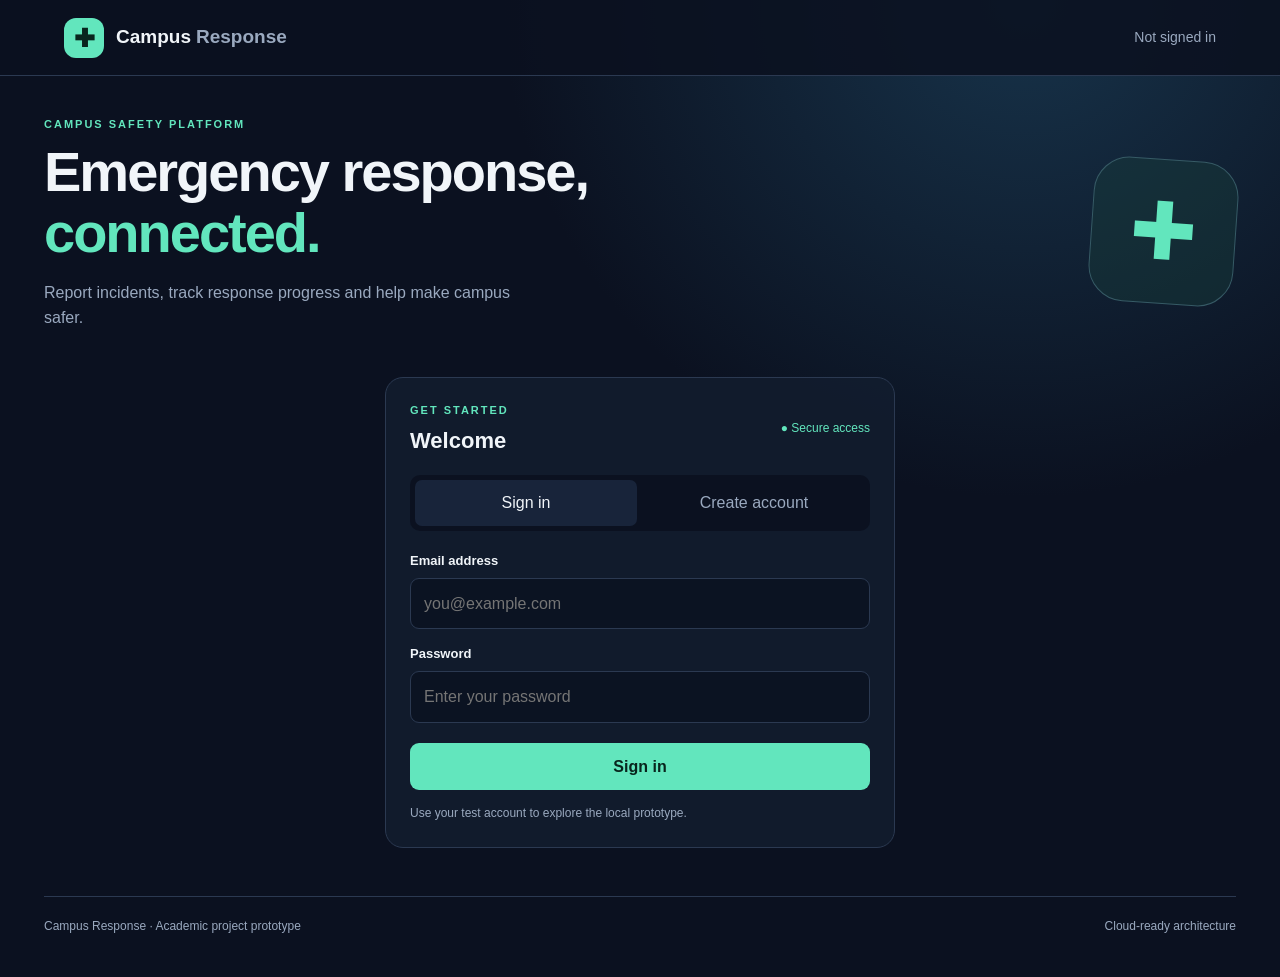
==== frontend/index.html @ f8fcf80b "Database Working" ====
<!DOCTYPE html>
<html lang="en">
<head>
  <meta charset="UTF-8">
  <meta name="viewport" content="width=device-width, initial-scale=1.0">
  <meta name="theme-color" content="#101827">
  <title>Campus Emergency Response</title>
  <link rel="stylesheet" href="style.css">
</head>
<body>
  <header class="topbar">
    <a class="brand" href="#">
      <span class="brand-icon">✚</span>
      <span>Campus<span class="muted">Response</span></span>
    </a>
    <div class="header-right">
      <span id="user-label">Not signed in</span>
      <button id="logout-button" class="button secondary hidden">Log out</button>
    </div>
  </header>

  <main class="container">
    <section class="hero">
      <div>
        <p class="eyebrow">CAMPUS SAFETY PLATFORM</p>
        <h1>Emergency response,<br><span class="accent">connected.</span></h1>
        <p class="hero-copy">
          Report incidents, track response progress and help make campus safer.
        </p>
      </div>
      <div class="hero-symbol" aria-hidden="true">✚</div>
    </section>

    <div id="notice" class="notice hidden" role="status"></div>

    <section id="auth-section" class="panel auth-panel">
      <div class="section-heading">
        <div>
          <p class="eyebrow">GET STARTED</p>
          <h2>Welcome</h2>
        </div>
        <span class="status-dot">● Secure access</span>
      </div>

      <div class="tabs">
        <button id="login-tab" class="tab active" type="button">Sign in</button>
        <button id="register-tab" class="tab" type="button">Create account</button>
      </div>

      <form id="auth-form">
        <label id="name-label" class="hidden" for="name">Full name</label>
        <input id="name" class="hidden" name="name" autocomplete="name"
               placeholder="Your full name">

        <label for="email">Email address</label>
        <input id="email" name="email" type="email" autocomplete="username"
               placeholder="you@example.com" required>

        <label for="password">Password</label>
        <input id="password" name="password" type="password"
               autocomplete="current-password" minlength="8"
               placeholder="Enter your password" required>

        <button id="auth-submit" class="button primary full" type="submit">
          Sign in
        </button>
      </form>
      <p class="hint">Use your test account to explore the local prototype.</p>
    </section>

    <section id="dashboard" class="hidden">
      <div class="section-heading dashboard-heading">
        <div>
          <p class="eyebrow">OVERVIEW</p>
          <h2>Incident dashboard</h2>
        </div>
        <button id="refresh-button" class="button secondary" type="button">
          ↻ Refresh
        </button>
      </div>

      <div class="stats">
        <article class="stat-card">
          <span>Total incidents</span>
          <strong id="total-count">0</strong>
        </article>
        <article class="stat-card">
          <span>Reported</span>
          <strong id="reported-count">0</strong>
        </article>
        <article class="stat-card">
          <span>In progress</span>
          <strong id="progress-count">0</strong>
        </article>
        <article class="stat-card">
          <span>Resolved</span>
          <strong id="resolved-count">0</strong>
        </article>
      </div>

      <div class="content-grid">
        <section class="panel">
          <div class="section-heading">
            <div>
              <p class="eyebrow">NEW REPORT</p>
              <h2>Report an incident</h2>
            </div>
          </div>

          <form id="incident-form">
            <label for="title">Incident title</label>
            <input id="title" name="title" maxlength="150"
                   placeholder="e.g. Medical assistance required" required>

            <label for="category">Category</label>
            <select id="category" name="category" required>
              <option value="Medical">Medical</option>
              <option value="Fire">Fire</option>
              <option value="Security">Security</option>
              <option value="Infrastructure">Infrastructure</option>
              <option value="Other">Other</option>
            </select>

            <label for="location">Location on campus</label>
            <input id="location" name="location" maxlength="200"
                   placeholder="e.g. Central Library" required>

            <label for="priority">Priority</label>
            <select id="priority" name="priority" required>
              <option value="low">Low</option>
              <option value="medium" selected>Medium</option>
              <option value="high">High</option>
              <option value="critical">Critical</option>
            </select>

            <label for="description">Description</label>
            <textarea id="description" name="description" rows="4"
                      maxlength="3000" placeholder="Describe what happened..."
                      required></textarea>

            <button class="button primary full" type="submit">
              Submit incident
            </button>
          </form>
          <p class="hint">
            Prototype only. For a real emergency, contact campus security or
            local emergency services directly.
          </p>
        </section>

        <section class="panel incidents-panel">
          <div class="section-heading">
            <div>
              <p class="eyebrow">LIVE RECORDS</p>
              <h2>Incident reports</h2>
            </div>
            <span id="incident-count" class="count-pill">0 records</span>
          </div>

          <div id="incident-list" class="incident-list">
            <div class="empty-state">Loading incidents…</div>
          </div>
        </section>
      </div>
    </section>

    <footer>
      <span>Campus Response · Academic project prototype</span>
      <span>Cloud-ready architecture</span>
    </footer>
  </main>

  <script src="app.js"></script>
</body>
</html>
---- frontend/style.css ----
:root {
  color-scheme: dark;
  --bg: #0b1120;
  --panel: #121c2e;
  --panel-light: #18243a;
  --border: #2b3951;
  --text: #f1f5f9;
  --muted: #9aa9bf;
  --accent: #62e6bd;
  --blue: #7da7ff;
  --danger: #ff8b8b;
}

* {
  box-sizing: border-box;
}

body {
  margin: 0;
  background:
    radial-gradient(ellipse at 80% 0%, #17334a 0%, transparent 36%),
    var(--bg);
  color: var(--text);
  font-family: Inter, "Segoe UI", Arial, sans-serif;
  line-height: 1.6;
}

button, input, select, textarea {
  font: inherit;
}

button {
  cursor: pointer;
}

.topbar {
  min-height: 76px;
  padding: 16px max(5%, calc((100% - 1240px) / 2));
  border-bottom: 1px solid var(--border);
  display: flex;
  align-items: center;
  justify-content: space-between;
  gap: 20px;
  background: #0b1120dd;
}

.brand {
  display: flex;
  align-items: center;
  gap: 12px;
  color: var(--text);
  text-decoration: none;
  font-size: 19px;
  font-weight: 750;
}

.brand-icon {
  display: grid;
  place-items: center;
  width: 40px;
  height: 40px;
  border-radius: 12px;
  background: var(--accent);
  color: #09251e;
  font-size: 25px;
}

.muted, .hint, footer, .hero-copy {
  color: var(--muted);
}

.muted {
  margin-left: 5px;
}

.header-right {
  display: flex;
  align-items: center;
  gap: 14px;
  color: var(--muted);
  font-size: 14px;
}

.container {
  max-width: 1240px;
  margin: auto;
  padding: 40px 24px;
}

.hero {
  min-height: 230px;
  display: flex;
  justify-content: space-between;
  align-items: center;
  gap: 24px;
  margin-bottom: 30px;
}

.eyebrow {
  color: var(--accent);
  font-size: 11px;
  font-weight: 800;
  letter-spacing: 2px;
  margin: 0 0 7px;
}

h1 {
  font-size: clamp(34px, 5vw, 56px);
  letter-spacing: -2px;
  line-height: 1.1;
  margin: 0;
}

.accent {
  color: var(--accent);
}

.hero-copy {
  max-width: 480px;
}

.hero-symbol {
  display: grid;
  place-items: center;
  flex: 0 0 145px;
  height: 145px;
  border: 1px solid #365a65;
  border-radius: 36px;
  color: var(--accent);
  background: #173b3a70;
  font-size: 80px;
  transform: rotate(4deg);
}

.panel, .stat-card {
  border: 1px solid var(--border);
  background: #121c2eee;
  border-radius: 18px;
  padding: 24px;
}

.auth-panel {
  max-width: 510px;
  margin: 0 auto 45px;
}

.section-heading {
  display: flex;
  justify-content: space-between;
  align-items: center;
  gap: 16px;
  margin-bottom: 20px;
}

h2 {
  font-size: 22px;
  line-height: 1.3;
  margin: 0;
}

.status-dot {
  color: var(--accent);
  font-size: 12px;
}

.tabs {
  display: flex;
  gap: 6px;
  padding: 5px;
  border-radius: 10px;
  background: var(--bg);
  margin-bottom: 20px;
}

.tab {
  flex: 1;
  border: 0;
  border-radius: 7px;
  padding: 10px;
  background: transparent;
  color: var(--muted);
}

.tab.active {
  color: var(--text);
  background: var(--panel-light);
}

label {
  display: block;
  font-size: 13px;
  font-weight: 650;
  margin: 15px 0 6px;
}

input, select, textarea {
  width: 100%;
  border: 1px solid var(--border);
  border-radius: 9px;
  padding: 12px 13px;
  background: #0b1322;
  color: var(--text);
  outline: none;
}

input:focus, select:focus, textarea:focus {
  border-color: var(--accent);
  box-shadow: 0 0 0 3px #62e6bd20;
}

textarea {
  resize: vertical;
}

.button {
  border: 1px solid transparent;
  border-radius: 9px;
  padding: 10px 16px;
  font-weight: 700;
  transition: transform 0.15s, opacity 0.15s;
}

.button:hover {
  transform: translateY(-1px);
}

.primary {
  background: var(--accent);
  color: #08251d;
}

.secondary {
  background: var(--panel-light);
  color: var(--text);
  border-color: var(--border);
}

.full {
  width: 100%;
  margin-top: 20px;
}

.hint {
  font-size: 12px;
  margin: 14px 0 0;
}

.hidden {
  display: none !important;
}

.notice {
  padding: 12px 16px;
  margin-bottom: 20px;
  border-radius: 10px;
  background: #173b34;
  border: 1px solid #2d7964;
}

.notice.error {
  background: #3b2029;
  border-color: #86404e;
  color: #ffd5dc;
}

.dashboard-heading {
  margin-top: 38px;
}

.stats {
  display: grid;
  grid-template-columns: repeat(4, minmax(0, 1fr));
  gap: 15px;
  margin-bottom: 22px;
}

.stat-card {
  padding: 20px;
}

.stat-card span {
  color: var(--muted);
  display: block;
  font-size: 13px;
}

.stat-card strong {
  display: block;
  font-size: 32px;
  margin-top: 6px;
}

.content-grid {
  display: grid;
  grid-template-columns: minmax(280px, 0.85fr) minmax(0, 1.15fr);
  align-items: start;
  gap: 22px;
}

.count-pill {
  border-radius: 20px;
  padding: 5px 10px;
  background: var(--panel-light);
  color: var(--muted);
  white-space: nowrap;
  font-size: 12px;
}

.incident-list {
  display: grid;
  gap: 12px;
}

.incident-card {
  border: 1px solid var(--border);
  border-radius: 12px;
  padding: 16px;
  background: #0e1727;
}

.incident-top {
  display: flex;
  justify-content: space-between;
  gap: 10px;
  align-items: flex-start;
}

.incident-card h3 {
  font-size: 16px;
  margin: 0 0 5px;
  overflow-wrap: anywhere;
}

.incident-card p {
  font-size: 13px;
  color: var(--muted);
  margin: 8px 0;
  overflow-wrap: anywhere;
}

.badges {
  display: flex;
  flex-wrap: wrap;
  gap: 6px;
  margin-top: 12px;
}

.badge {
  border-radius: 6px;
  padding: 3px 8px;
  background: var(--panel-light);
  font-size: 11px;
}

.badge.status {
  color: var(--accent);
}

.badge.priority {
  color: #ffcc86;
}

.empty-state {
  text-align: center;
  padding: 36px 10px;
  color: var(--muted);
}

footer {
  border-top: 1px solid var(--border);
  padding-top: 20px;
  margin-top: 48px;
  display: flex;
  justify-content: space-between;
  gap: 14px;
  font-size: 12px;
}

@media (max-width: 800px) {
  .container {
    padding: 25px 16px;
  }

  .hero-symbol {
    display: none;
  }

  .content-grid {
    grid-template-columns: 1fr;
  }

  .stats {
    grid-template-columns: repeat(2, minmax(0, 1fr));
  }

  .panel {
    padding: 18px;
  }
}

@media (max-width: 460px) {
  .topbar {
    padding: 12px 15px;
  }

  .brand {
    font-size: 15px;
  }

  .header-right {
    font-size: 11px;
  }

  .stats {
    gap: 9px;
  }

  .stat-card {
    padding: 14px;
  }

  .stat-card strong {
    font-size: 25px;
  }

  footer {
    flex-direction: column;
  }
}
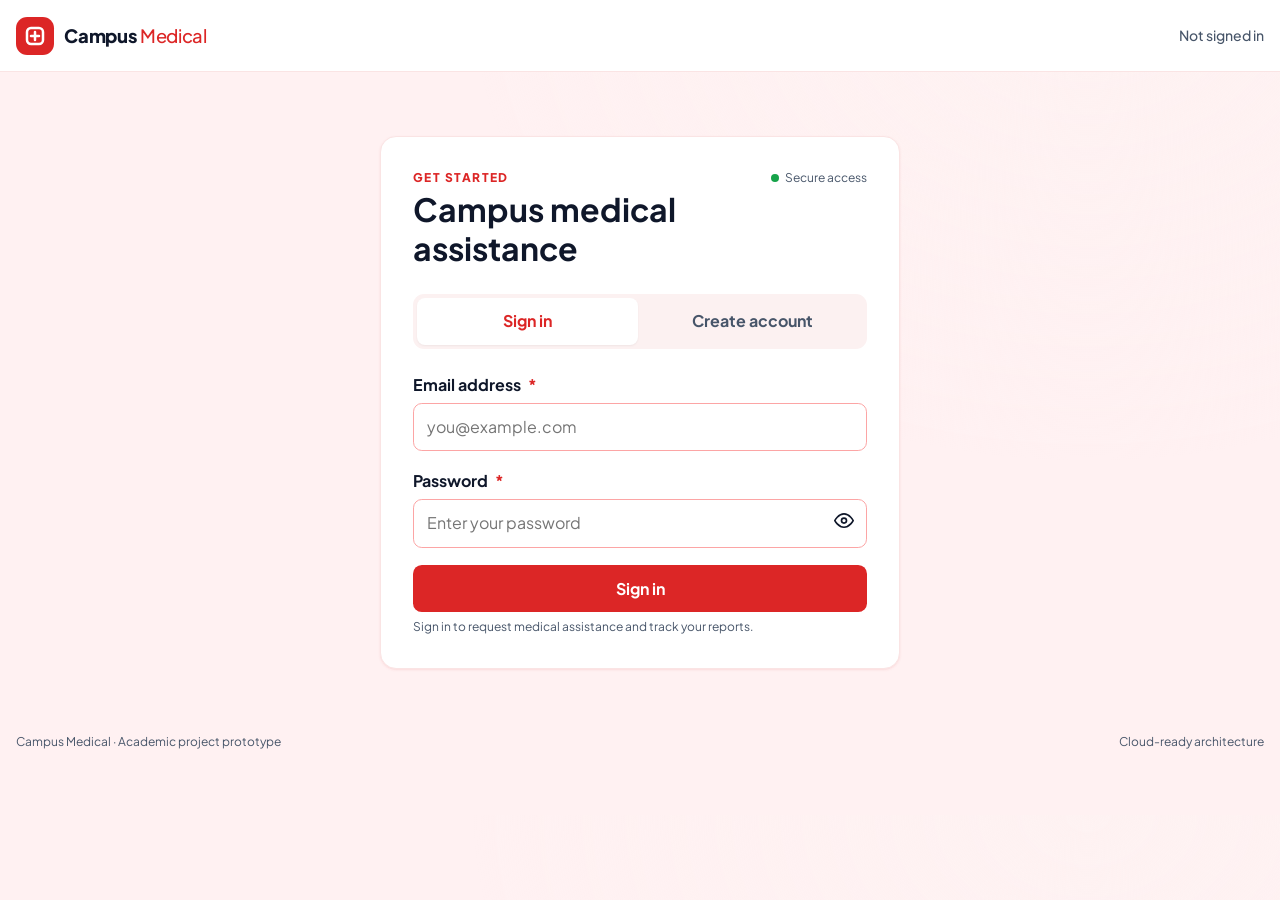
==== commit 161521ec: "Tested" ====
--- a/frontend/index.html
+++ b/frontend/index.html
@@ -1,176 +1,481 @@
-
 <!DOCTYPE html>
 <html lang="en">
 <head>
   <meta charset="UTF-8">
   <meta name="viewport" content="width=device-width, initial-scale=1.0">
-  <meta name="theme-color" content="#101827">
-  <title>Campus Emergency Response</title>
+  <meta name="theme-color" content="#DC2626">
+  <meta name="description" content="Request and track campus medical assistance.">
+  <title>Campus Medical Assistance</title>
+  <link rel="preconnect" href="https://fonts.googleapis.com">
+  <link rel="preconnect" href="https://fonts.gstatic.com" crossorigin>
+  <link href="https://fonts.googleapis.com/css2?family=Plus+Jakarta+Sans:wght@300;400;500;600;700;800&display=swap" rel="stylesheet">
   <link rel="stylesheet" href="style.css">
+  <link rel="icon" type="image/svg+xml" href="data:image/svg+xml,%3Csvg xmlns='http://www.w3.org/2000/svg' viewBox='0 0 32 32'%3E%3Crect width='32' height='32' rx='8' fill='%23DC2626'/%3E%3Cpath d='M16 8V20M8 16H24' stroke='white' stroke-width='3' stroke-linecap='round'/%3E%3C/svg%3E">
 </head>
 <body>
-  <header class="topbar">
-    <a class="brand" href="#">
-      <span class="brand-icon">✚</span>
-      <span>Campus<span class="muted">Response</span></span>
+  <!-- Skip link for accessibility -->
+  <a href="#main-content" class="skip-link">Skip to main content</a>
+
+  <!-- Theme toggle will be inserted by JS -->
+  <header class="topbar" role="banner">
+    <a class="brand" href="./" aria-label="Campus Medical Assistance - Home">
+      <span class="brand-icon" aria-hidden="true">
+        <svg width="24" height="24" viewBox="0 0 24 24" fill="none" stroke="currentColor" stroke-width="2.5" stroke-linecap="round" stroke-linejoin="round">
+          <rect x="4" y="4" width="16" height="16" rx="4"/>
+          <path d="M12 8v8M8 12h8"/>
+        </svg>
+      </span>
+      <span>Campus<span class="brand-muted">Medical</span></span>
     </a>
-    <div class="header-right">
-      <span id="user-label">Not signed in</span>
-      <button id="logout-button" class="button secondary hidden">Log out</button>
+    <div class="header-right" role="navigation" aria-label="User actions">
+      <div id="theme-toggle-container" class="theme-toggle-wrapper"></div>
+      <span id="user-label" class="user-label" aria-live="polite">Not signed in</span>
+      <div id="user-menu" class="user-menu hidden" role="menu" aria-label="User menu">
+        <div class="user-menu-header">
+          <div class="user-avatar" aria-hidden="true">
+            <svg width="24" height="24" viewBox="0 0 24 24" fill="none" stroke="currentColor" stroke-width="2" stroke-linecap="round" stroke-linejoin="round">
+              <path d="M20 21v-2a4 4 0 0 0-4-4H8a4 4 0 0 0-4 4v2"/>
+              <circle cx="12" cy="7" r="4"/>
+            </svg>
+          </div>
+          <div class="user-info">
+            <span id="user-name" class="user-name">User</span>
+            <span id="user-email" class="user-email">user@example.com</span>
+          </div>
+        </div>
+        <div class="user-menu-divider"></div>
+        <button id="profile-btn" class="user-menu-item" role="menuitem" type="button">
+          <svg width="16" height="16" viewBox="0 0 24 24" fill="none" stroke="currentColor" stroke-width="2" stroke-linecap="round" stroke-linejoin="round" aria-hidden="true">
+            <path d="M20 21v-2a4 4 0 0 0-4-4H8a4 4 0 0 0-4 4v2"/>
+            <circle cx="12" cy="7" r="4"/>
+          </svg>
+          Profile
+        </button>
+        <button id="settings-btn" class="user-menu-item" role="menuitem" type="button">
+          <svg width="16" height="16" viewBox="0 0 24 24" fill="none" stroke="currentColor" stroke-width="2" stroke-linecap="round" stroke-linejoin="round" aria-hidden="true">
+            <circle cx="12" cy="12" r="3"/>
+            <path d="M19.4 15a1.65 1.65 0 0 0 .33 1.82l.06.06a2 2 0 0 1 0 2.83 2 2 0 0 1-2.83 0l-.06-.06a1.65 1.65 0 0 0-1.82-.33 1.65 1.65 0 0 0-1 1.51V21a2 2 0 0 1-2 2 2 2 0 0 1-2-2v-.09A1.65 1.65 0 0 0 9 19.4a1.65 1.65 0 0 0-1.82.33l-.06.06a2 2 0 0 1-2.83 0 2 2 0 0 1 0-2.83l.06-.06a1.65 1.65 0 0 0 .33-1.82 1.65 1.65 0 0 0-1.51-1H3a2 2 0 0 1-2-2 2 2 0 0 1 2-2h.09A1.65 1.65 0 0 1 4.6 9a1.65 1.65 0 0 0 .33-1.82l-.06-.06a2 2 0 0 1 0-2.83 2 2 0 0 1 2.83 0l.06.06a1.65 1.65 0 0 0 1.82.33H9a1.65 1.65 0 0 0 1-1.51V3a2 2 0 0 1 2-2 2 2 0 0 1 2 2v.09a1.65 1.65 0 0 1 1 1.51 1.65 1.65 0 0 0 1.82-.33l.06-.06a2 2 0 0 1 2.83 0 2 2 0 0 1 0 2.83l-.06.06a1.65 1.65 0 0 0-.33 1.82V9a1.65 1.65 0 0 0 1.51 1H21a2 2 0 0 1 2 2 2 2 0 0 1-2 2h-.09a1.65 1.65 0 0 1-1.51 1z"/>
+          </svg>
+          Settings
+        </button>
+        <div class="user-menu-divider"></div>
+        <button id="logout-menu-btn" class="user-menu-item user-menu-item--danger" role="menuitem" type="button">
+          <svg width="16" height="16" viewBox="0 0 24 24" fill="none" stroke="currentColor" stroke-width="2" stroke-linecap="round" stroke-linejoin="round" aria-hidden="true">
+            <path d="M9 21H5a2 2 0 0 1-2-2V5a2 2 0 0 1 2-2h4"/>
+            <polyline points="16 17 21 12 16 7"/>
+            <line x1="21" y1="12" x2="9" y2="12"/>
+          </svg>
+          Sign out
+        </button>
+      </div>
+      <button id="logout-button" class="button button--secondary button--icon-only hidden" aria-label="Sign out" hidden>
+        <svg width="20" height="20" viewBox="0 0 24 24" fill="none" stroke="currentColor" stroke-width="2" stroke-linecap="round" stroke-linejoin="round" aria-hidden="true">
+          <path d="M9 21H5a2 2 0 0 1-2-2V5a2 2 0 0 1 2-2h4"/>
+          <polyline points="16 17 21 12 16 7"/>
+          <line x1="21" y1="12" x2="9" y2="12"/>
+        </svg>
+      </button>
     </div>
   </header>
 
-  <main class="container">
-    <section class="hero">
-      <div>
-        <p class="eyebrow">CAMPUS SAFETY PLATFORM</p>
-        <h1>Emergency response,<br><span class="accent">connected.</span></h1>
-        <p class="hero-copy">
-          Report incidents, track response progress and help make campus safer.
-        </p>
-      </div>
-      <div class="hero-symbol" aria-hidden="true">✚</div>
-    </section>
-
-    <div id="notice" class="notice hidden" role="status"></div>
-
-    <section id="auth-section" class="panel auth-panel">
-      <div class="section-heading">
+  <main id="main-content" class="container" role="main">
+    <div id="local-file-notice" class="local-file-notice hidden" role="alert">
+      <strong>Open the running app to request help.</strong> This local file shows the interface only. From the project folder, run <code>python -m uvicorn app.main:app --reload</code>, then open <code>http://127.0.0.1:8000/</code>.
+    </div>
+    <!-- Toast container -->
+    <div id="toast-container" class="toast-container" role="region" aria-label="Notifications" aria-live="polite"></div>
+
+    <!-- Auth Section -->
+    <section id="auth-section" class="panel auth-panel" aria-labelledby="auth-heading">
+      <div class="section-header">
         <div>
           <p class="eyebrow">GET STARTED</p>
-          <h2>Welcome</h2>
-        </div>
-        <span class="status-dot">● Secure access</span>
-      </div>
-
-      <div class="tabs">
-        <button id="login-tab" class="tab active" type="button">Sign in</button>
-        <button id="register-tab" class="tab" type="button">Create account</button>
-      </div>
-
-      <form id="auth-form">
-        <label id="name-label" class="hidden" for="name">Full name</label>
-        <input id="name" class="hidden" name="name" autocomplete="name"
-               placeholder="Your full name">
-
-        <label for="email">Email address</label>
-        <input id="email" name="email" type="email" autocomplete="username"
-               placeholder="you@example.com" required>
-
-        <label for="password">Password</label>
-        <input id="password" name="password" type="password"
-               autocomplete="current-password" minlength="8"
-               placeholder="Enter your password" required>
-
-        <button id="auth-submit" class="button primary full" type="submit">
-          Sign in
+          <h1 id="auth-heading">Campus medical assistance</h1>
+        </div>
+        <span class="status-indicator" aria-hidden="true">
+          <span class="status-dot"></span>
+          Secure access
+        </span>
+      </div>
+
+      <div class="tabs" role="tablist" aria-label="Authentication mode">
+        <button id="login-tab" class="tab tab--active" role="tab" aria-selected="true" aria-controls="login-fields" tabindex="0">Sign in</button>
+        <button id="register-tab" class="tab" role="tab" aria-selected="false" aria-controls="register-fields" tabindex="-1">Create account</button>
+      </div>
+
+      <form id="auth-form" novalidate>
+        <!-- Error summary for accessibility -->
+        <div id="form-error-summary" class="error-summary hidden" role="alert" aria-labelledby="error-summary-title" tabindex="-1">
+          <h2 id="error-summary-title" class="visually-hidden">There is a problem</h2>
+          <ul id="error-summary-list"></ul>
+        </div>
+
+        <!-- Register fields (hidden by default) -->
+        <div id="register-fields" class="hidden">
+          <div class="form-field">
+            <label for="name">Full name <span class="required-indicator" aria-hidden="true">*</span></label>
+            <input id="name" name="name" type="text" autocomplete="name" placeholder="Your full name" aria-describedby="name-error name-hint" aria-required="true" required>
+            <p id="name-hint" class="field-hint">Your full name as it should appear</p>
+            <p id="name-error" class="field-error hidden" aria-live="polite"></p>
+          </div>
+        </div>
+
+        <!-- Login fields (shown by default) -->
+        <div id="login-fields">
+          <div class="form-field">
+            <label for="email">Email address <span class="required-indicator" aria-hidden="true">*</span></label>
+            <input id="email" name="email" type="email" autocomplete="username" placeholder="you@example.com" aria-describedby="email-error" aria-required="true" required>
+            <p id="email-error" class="field-error hidden" aria-live="polite"></p>
+          </div>
+
+          <div class="form-field">
+            <label for="password">Password <span class="required-indicator" aria-hidden="true">*</span></label>
+            <div class="password-wrapper">
+              <input id="password" name="password" type="password" autocomplete="current-password" minlength="8" placeholder="Enter your password" aria-describedby="password-error password-hint" aria-required="true" required>
+              <button type="button" class="password-toggle" aria-label="Show password" aria-pressed="false">
+                <svg class="icon-eye" width="20" height="20" viewBox="0 0 24 24" fill="none" stroke="currentColor" stroke-width="2" stroke-linecap="round" stroke-linejoin="round" aria-hidden="true">
+                  <path d="M1 12s4-8 11-8 11 8 11 8-4 8-11 8-11-8-11-8z"/>
+                  <circle cx="12" cy="12" r="3"/>
+                </svg>
+                <svg class="icon-eye-off hidden" width="20" height="20" viewBox="0 0 24 24" fill="none" stroke="currentColor" stroke-width="2" stroke-linecap="round" stroke-linejoin="round" aria-hidden="true">
+                  <path d="M17.94 17.94A10.07 10.07 0 0 1 12 20c-7 0-11-8-11-8a18.45 18.45 0 0 1 5.06-5.94M9.9 4.24A9.12 9.12 0 0 1 12 4c7 0 11 8 11 8a18.5 18.5 0 0 1-2.16 3.19M2 2l20 20"/>
+                </svg>
+              </button>
+            </div>
+            <p id="password-hint" class="field-hint">Min 8 chars: uppercase, lowercase, number, special (@$!%*?&)</p>
+            <p id="password-error" class="field-error hidden" aria-live="polite"></p>
+          </div>
+        </div>
+
+        <button id="auth-submit" class="button button--primary button--full" type="submit">
+          <span class="button-text">Sign in</span>
+          <span class="button-loader hidden" aria-hidden="true">
+            <svg class="spinner" width="20" height="20" viewBox="0 0 24 24" fill="none" stroke="currentColor" stroke-width="2.5" stroke-linecap="round" aria-hidden="true">
+              <circle cx="12" cy="12" r="10" stroke-opacity="0.25"/>
+              <path d="M12 2a10 10 0 0 1 10 10" stroke-opacity="1"/>
+            </svg>
+          </span>
         </button>
       </form>
-      <p class="hint">Use your test account to explore the local prototype.</p>
+      <p class="form-hint">Sign in to request medical assistance and track your reports.</p>
     </section>
 
-    <section id="dashboard" class="hidden">
-      <div class="section-heading dashboard-heading">
-        <div>
-          <p class="eyebrow">OVERVIEW</p>
-          <h2>Incident dashboard</h2>
-        </div>
-        <button id="refresh-button" class="button secondary" type="button">
-          ↻ Refresh
-        </button>
-      </div>
-
-      <div class="stats">
-        <article class="stat-card">
-          <span>Total incidents</span>
-          <strong id="total-count">0</strong>
-        </article>
-        <article class="stat-card">
-          <span>Reported</span>
-          <strong id="reported-count">0</strong>
-        </article>
-        <article class="stat-card">
-          <span>In progress</span>
-          <strong id="progress-count">0</strong>
-        </article>
-        <article class="stat-card">
-          <span>Resolved</span>
-          <strong id="resolved-count">0</strong>
-        </article>
-      </div>
-
+    <!-- Dashboard Section -->
+    <section id="dashboard" class="hidden" aria-labelledby="dashboard-heading">
+      <!-- Header with stats summary -->
+      <div class="dashboard-header-section">
+        <div class="section-header dashboard-header">
+          <div>
+            <p class="eyebrow">OVERVIEW</p>
+            <h2 id="dashboard-heading">Medical assistance dashboard</h2>
+          </div>
+          <div class="dashboard-actions">
+            <button id="refresh-button" class="button button--secondary button--icon-only" type="button" aria-label="Refresh medical requests">
+              <svg width="20" height="20" viewBox="0 0 24 24" fill="none" stroke="currentColor" stroke-width="2" stroke-linecap="round" stroke-linejoin="round" aria-hidden="true">
+                <path d="M23 4v6h-6"/>
+                <path d="M1 20v-6h6"/>
+                <path d="M3.51 9a9 9 0 0 1 14.85-3.36L23 10M1 14l4.64 4.36A9 9 0 0 0 20.49 15"/>
+              </svg>
+            </button>
+            <div class="filter-group">
+              <label for="status-filter" class="visually-hidden">Filter by status</label>
+              <select id="status-filter" class="select--sm" aria-label="Filter by status">
+                <option value="">All statuses</option>
+                <option value="reported">Reported</option>
+                <option value="assigned">Assigned</option>
+                <option value="in_progress">In Progress</option>
+                <option value="resolved">Resolved</option>
+              </select>
+              <label for="priority-filter" class="visually-hidden">Filter by priority</label>
+              <select id="priority-filter" class="select--sm" aria-label="Filter by priority">
+                <option value="">All priorities</option>
+                <option value="critical">Critical</option>
+                <option value="high">High</option>
+                <option value="medium">Medium</option>
+                <option value="low">Low</option>
+              </select>
+              <label for="sort-by" class="visually-hidden">Sort by</label>
+              <select id="sort-by" class="select--sm" aria-label="Sort by">
+                <option value="created_desc">Newest first</option>
+                <option value="created_asc">Oldest first</option>
+                <option value="priority_desc">Priority (high to low)</option>
+                <option value="priority_asc">Priority (low to high)</option>
+              </select>
+            </div>
+          </div>
+        </div>
+
+        <!-- Stats Cards -->
+        <div class="stats-grid" role="region" aria-label="Medical request statistics">
+          <article class="stat-card stat-card--total" tabindex="0">
+            <span class="stat-label">Medical requests</span>
+            <strong id="total-count" class="stat-value">0</strong>
+          </article>
+          <article class="stat-card stat-card--reported" tabindex="0">
+            <span class="stat-label">Reported</span>
+            <strong id="reported-count" class="stat-value">0</strong>
+            <span class="stat-badge badge badge--status badge--reported">Open</span>
+          </article>
+          <article class="stat-card stat-card--progress" tabindex="0">
+            <span class="stat-label">In Progress</span>
+            <strong id="progress-count" class="stat-value">0</strong>
+            <span class="stat-badge badge badge--status badge--assigned">Active</span>
+          </article>
+          <article class="stat-card stat-card--resolved" tabindex="0">
+            <span class="stat-label">Resolved</span>
+            <strong id="resolved-count" class="stat-value">0</strong>
+            <span class="stat-badge badge badge--status badge--resolved">Done</span>
+          </article>
+        </div>
+      </div>
+
+      <!-- Content Grid: Create Incident + Incident List -->
       <div class="content-grid">
-        <section class="panel">
-          <div class="section-heading">
+        <!-- Create Incident Panel -->
+        <section class="panel panel--create" aria-labelledby="create-heading">
+          <div class="section-header">
             <div>
-              <p class="eyebrow">NEW REPORT</p>
-              <h2>Report an incident</h2>
-            </div>
-          </div>
-
-          <form id="incident-form">
-            <label for="title">Incident title</label>
-            <input id="title" name="title" maxlength="150"
-                   placeholder="e.g. Medical assistance required" required>
-
-            <label for="category">Category</label>
-            <select id="category" name="category" required>
-              <option value="Medical">Medical</option>
-              <option value="Fire">Fire</option>
-              <option value="Security">Security</option>
-              <option value="Infrastructure">Infrastructure</option>
-              <option value="Other">Other</option>
-            </select>
-
-            <label for="location">Location on campus</label>
-            <input id="location" name="location" maxlength="200"
-                   placeholder="e.g. Central Library" required>
-
-            <label for="priority">Priority</label>
-            <select id="priority" name="priority" required>
-              <option value="low">Low</option>
-              <option value="medium" selected>Medium</option>
-              <option value="high">High</option>
-              <option value="critical">Critical</option>
-            </select>
-
-            <label for="description">Description</label>
-            <textarea id="description" name="description" rows="4"
-                      maxlength="3000" placeholder="Describe what happened..."
-                      required></textarea>
-
-            <button class="button primary full" type="submit">
-              Submit incident
-            </button>
+              <p class="eyebrow">REQUEST HELP</p>
+              <h2 id="create-heading">Request medical assistance</h2>
+            </div>
+            <span class="form-progress" aria-live="polite">
+              <span id="form-completion">0%</span> complete
+            </span>
+          </div>
+
+          <form id="incident-form" novalidate>
+            <!-- Error summary for accessibility -->
+            <div id="incident-error-summary" class="error-summary hidden" role="alert" aria-labelledby="incident-error-title" tabindex="-1">
+              <h2 id="incident-error-title" class="visually-hidden">There is a problem</h2>
+              <ul id="incident-error-list"></ul>
+            </div>
+
+            <!-- Form Progress Steps -->
+            <div class="form-steps" role="list" aria-label="Form progress">
+              <div class="form-step" data-step="1" aria-current="step">
+                <span class="step-number">1</span>
+                <span class="step-label">Situation</span>
+              </div>
+              <div class="form-step" data-step="2">
+                <span class="step-number">2</span>
+                <span class="step-label">Location</span>
+              </div>
+              <div class="form-step" data-step="3">
+                <span class="step-number">3</span>
+                <span class="step-label">Photo</span>
+              </div>
+              <div class="form-step" data-step="4">
+                <span class="step-number">4</span>
+                <span class="step-label">Submit</span>
+              </div>
+            </div>
+
+            <!-- Step 1: Details -->
+            <fieldset class="form-step-content" data-step="1" aria-labelledby="step1-legend">
+              <legend id="step1-legend" class="visually-hidden">Medical situation</legend>
+              <div class="form-field">
+                <label for="title">What help is needed? <span class="required-indicator" aria-hidden="true">*</span></label>
+                <input id="title" name="title" type="text" maxlength="150" placeholder="e.g. Student needs medical help at Central Library" aria-describedby="title-error title-hint" aria-required="true" required>
+                <div class="field-feedback">
+                  <p id="title-hint" class="field-hint">Briefly describe the medical need (max 150 characters)</p>
+                  <div class="char-count"><span id="title-count">0</span>/150</div>
+                </div>
+                <p id="title-error" class="field-error hidden" aria-live="polite"></p>
+              </div>
+
+              <input id="category" name="category" type="hidden" value="Medical">
+              <div class="form-row">
+                <div class="form-field">
+                  <label for="priority">Urgency <span class="required-indicator" aria-hidden="true">*</span></label>
+                  <select id="priority" name="priority" aria-describedby="priority-error priority-hint" aria-required="true" required>
+                    <option value="">Select urgency</option>
+                    <option value="low">🟢 Low</option>
+                    <option value="medium">🟡 Medium</option>
+                    <option value="high">🟠 High</option>
+                    <option value="critical">🔴 Critical</option>
+                  </select>
+                  <p id="priority-hint" class="field-hint">Choose how urgently assistance is needed</p>
+                  <p id="priority-error" class="field-error hidden" aria-live="polite"></p>
+                </div>
+              </div>
+
+              <div class="form-field">
+                <label for="description">What is happening? <span class="required-indicator" aria-hidden="true">*</span></label>
+                <textarea id="description" name="description" rows="4" maxlength="3000" placeholder="Describe the symptoms or injury, the person's condition, and any immediate danger..." aria-describedby="description-error description-hint" aria-required="true" required></textarea>
+                <div class="field-feedback">
+                  <p id="description-hint" class="field-hint">Share the details responders need to find and assist the person (max 3000 characters)</p>
+                  <div class="char-count"><span id="description-count">0</span>/3000</div>
+                </div>
+                <p id="description-error" class="field-error hidden" aria-live="polite"></p>
+              </div>
+            </fieldset>
+
+            <!-- Step 2: Location -->
+            <fieldset class="form-step-content hidden" data-step="2" aria-labelledby="step2-legend">
+              <legend id="step2-legend" class="visually-hidden">Location Details</legend>
+              <div class="form-field">
+                <label for="location">Where is the person? <span class="required-indicator" aria-hidden="true">*</span></label>
+                <input id="location" name="location" type="text" maxlength="200" placeholder="e.g. Central Library, Building A, Room 204" aria-describedby="location-error location-hint" aria-required="true" required>
+                <div class="field-feedback">
+                  <p id="location-hint" class="field-hint">Be specific: building, floor, room, landmark</p>
+                  <div class="char-count"><span id="location-count">0</span>/200</div>
+                </div>
+                <p id="location-error" class="field-error hidden" aria-live="polite"></p>
+              </div>
+
+            </fieldset>
+
+            <!-- Step 3: Media -->
+            <fieldset class="form-step-content hidden" data-step="3" aria-labelledby="step3-legend">
+              <legend id="step3-legend" class="visually-hidden">Optional photo</legend>
+              <div class="form-field">
+                <label for="image-upload">Attach a photo if it helps responders</label>
+                <div class="file-upload" id="file-upload">
+                  <input id="image-upload" name="image" type="file" accept="image/jpeg,image/png,image/webp" aria-describedby="image-hint image-upload-error">
+                  <div class="file-upload-content">
+                    <svg width="48" height="48" viewBox="0 0 24 24" fill="none" stroke="currentColor" stroke-width="1.5" stroke-linecap="round" stroke-linejoin="round" aria-hidden="true">
+                      <path d="M21 15v4a2 2 0 0 1-2 2H5a2 2 0 0 1-2-2v-4"/>
+                      <polyline points="17 8 12 3 7 8"/>
+                      <line x1="12" y1="3" x2="12" y2="15"/>
+                    </svg>
+                    <p class="file-upload-text">Drag & drop a photo here, or click to browse</p>
+                    <p class="file-upload-hint">JPEG, PNG, WebP up to 5MB</p>
+                  </div>
+                  <div id="image-preview" class="image-preview hidden">
+                    <img id="preview-image" src="" alt="Preview">
+                    <button type="button" class="image-remove" aria-label="Remove image">
+                      <svg width="20" height="20" viewBox="0 0 24 24" fill="none" stroke="currentColor" stroke-width="2" stroke-linecap="round" stroke-linejoin="round"><line x1="18" y1="6" x2="6" y2="18"/><line x1="6" y1="6" x2="18" y2="18"/></svg>
+                    </button>
+                  </div>
+                  <p id="image-hint" class="field-hint">JPEG, PNG, WebP up to 5MB. Max 1 image.</p>
+                  <p id="image-upload-error" class="field-error hidden" aria-live="polite"></p>
+                </div>
+              </div>
+            </fieldset>
+
+            <!-- Step 4: Review & Submit -->
+            <fieldset class="form-step-content hidden" data-step="4" aria-labelledby="step4-legend">
+              <legend id="step4-legend" class="visually-hidden">Review & Submit</legend>
+              <div class="review-summary">
+                <h4>Review your medical request</h4>
+                <dl class="review-list">
+                  <dt>Title</dt>
+                  <dd id="review-title">—</dd>
+                  <dt>Urgency</dt>
+                  <dd id="review-priority">—</dd>
+                  <dt>Location</dt>
+                  <dd id="review-location">—</dd>
+                  <dt>Situation</dt>
+                  <dd id="review-description">—</dd>
+                  <dt>Image</dt>
+                  <dd id="review-image">No image</dd>
+                </dl>
+              </div>
+              <div class="form-actions">
+                <button type="button" id="prev-step" class="button button--secondary">← Back</button>
+                <button type="submit" class="button button--primary button--full">
+                  <span class="button-text">Send medical request</span>
+                  <span class="button-loader hidden" aria-hidden="true">
+                    <svg class="spinner" width="20" height="20" viewBox="0 0 24 24" fill="none" stroke="currentColor" stroke-width="2.5" stroke-linecap="round" aria-hidden="true">
+                      <circle cx="12" cy="12" r="10" stroke-opacity="0.25"/>
+                      <path d="M12 2a10 10 0 0 1 10 10" stroke-opacity="1"/>
+                    </svg>
+                  </span>
+                </button>
+              </div>
+            </fieldset>
+
+            <!-- Form Navigation -->
+            <div class="form-navigation" role="navigation" aria-label="Form navigation">
+              <button type="button" id="prev-step-btn" class="button button--secondary hidden" disabled>← Previous</button>
+              <button type="button" id="next-step-btn" class="button button--primary">Next →</button>
+            </div>
           </form>
-          <p class="hint">
-            Prototype only. For a real emergency, contact campus security or
-            local emergency services directly.
+          <p class="form-hint form-hint--warning">
+            <svg width="16" height="16" viewBox="0 0 24 24" fill="none" stroke="currentColor" stroke-width="2" stroke-linecap="round" stroke-linejoin="round" aria-hidden="true"><path d="M10.29 3.86L1.82 18a2 2 0 0 0 1.71 3h16.94a2 2 0 0 0 1.71-3L13.71 3.86a2 2 0 0 0-3.42 0z"/><line x1="12" y1="9" x2="12" y2="13"/><line x1="12" y1="17" x2="12.01" y2="17"/></svg>
+            Prototype only. If someone needs immediate help, contact campus medical services or local emergency services directly.
           </p>
         </section>
 
-        <section class="panel incidents-panel">
-          <div class="section-heading">
+        <!-- Incident List Panel -->
+        <section class="panel panel--list" aria-labelledby="list-heading">
+          <div class="section-header">
             <div>
-              <p class="eyebrow">LIVE RECORDS</p>
-              <h2>Incident reports</h2>
-            </div>
-            <span id="incident-count" class="count-pill">0 records</span>
-          </div>
-
-          <div id="incident-list" class="incident-list">
-            <div class="empty-state">Loading incidents…</div>
+              <p class="eyebrow">YOUR REQUESTS</p>
+              <h2 id="list-heading">Medical requests</h2>
+            </div>
+            <span id="incident-count" class="count-pill" aria-live="polite">0 records</span>
+          </div>
+
+          <div id="incident-list" class="incident-list" role="list" aria-label="Medical requests">
+            <!-- Skeleton loaders will be inserted here -->
+            <div class="empty-state" aria-hidden="true">
+              <svg width="48" height="48" viewBox="0 0 24 24" fill="none" stroke="currentColor" stroke-width="1.5" stroke-linecap="round" stroke-linejoin="round" aria-hidden="true"><path d="M14 2H6a2 2 0 0 0-2 2v16a2 2 0 0 0 2 2h12a2 2 0 0 0 2-2V8z"/><polyline points="14 2 14 8 20 8"/><line x1="16" y1="13" x2="8" y2="13"/><line x1="16" y1="17" x2="8" y2="17"/><polyline points="10 9 9 9 8 9"/></svg>
+              <p>No medical requests yet</p>
+              <p class="empty-hint">Use the form to request assistance</p>
+            </div>
           </div>
         </section>
       </div>
     </section>
 
-    <footer>
-      <span>Campus Response · Academic project prototype</span>
+    <footer class="footer" role="contentinfo">
+      <span>Campus Medical · Academic project prototype</span>
       <span>Cloud-ready architecture</span>
     </footer>
   </main>
 
+  <!-- Keyboard shortcuts modal -->
+  <dialog id="shortcuts-modal" class="modal" aria-labelledby="shortcuts-title" aria-modal="true">
+    <div class="modal-content">
+      <header class="modal-header">
+        <h3 id="shortcuts-title">Keyboard Shortcuts</h3>
+        <button class="modal-close" aria-label="Close shortcuts" type="button">
+          <svg width="24" height="24" viewBox="0 0 24 24" fill="none" stroke="currentColor" stroke-width="2" stroke-linecap="round" stroke-linejoin="round"><line x1="18" y1="6" x2="6" y2="18"/><line x1="6" y1="6" x2="18" y2="18"/></svg>
+        </button>
+      </header>
+      <div class="modal-body">
+        <div class="shortcut-group">
+          <h4>Navigation</h4>
+          <dl class="shortcut-list">
+            <dt><kbd>?</kbd></dt><dd>Show this help</dd>
+            <dt><kbd>Alt</kbd>+<kbd>1</kbd></dt><dd>Focus incident form</dd>
+            <dt><kbd>Alt</kbd>+<kbd>2</kbd></dt><dd>Focus incident list</dd>
+            <dt><kbd>Alt</kbd>+<kbd>R</kbd></dt><dd>Refresh medical requests</dd>
+          </dl>
+        </div>
+        <div class="shortcut-group">
+          <h4>Forms</h4>
+          <dl class="shortcut-list">
+            <dt><kbd>Tab</kbd></dt><dd>Next field</dd>
+            <dt><kbd>Shift</kbd>+<kbd>Tab</kbd></dt><dd>Previous field</dd>
+            <dt><kbd>Enter</kbd></dt><dd>Submit form</dd>
+            <dt><kbd>Esc</kbd></dt><dd>Close modal / cancel</dd>
+          </dl>
+        </div>
+        <div class="shortcut-group">
+          <h4>Medical requests</h4>
+          <dl class="shortcut-list">
+            <dt><kbd>J</kbd> / <kbd>↓</kbd></dt><dd>Next request</dd>
+            <dt><kbd>K</kbd> / <kbd>↑</kbd></dt><dd>Previous request</dd>
+            <dt><kbd>Enter</kbd></dt><dd>View request details</dd>
+          </dl>
+        </div>
+      </div>
+    </div>
+  </dialog>
+
+  <!-- Loading overlay -->
+  <div id="loading-overlay" class="loading-overlay hidden" role="alert" aria-live="assertive" aria-hidden="true">
+    <div class="loading-content">
+      <svg class="spinner-large" width="48" height="48" viewBox="0 0 24 24" fill="none" stroke="currentColor" stroke-width="2.5" stroke-linecap="round" aria-hidden="true">
+        <circle cx="12" cy="12" r="10" stroke-opacity="0.25"/>
+        <path d="M12 2a10 10 0 0 1 10 10" stroke-opacity="1"/>
+      </svg>
+      <p id="loading-text">Loading...</p>
+    </div>
+  </div>
+
   <script src="app.js"></script>
 </body>
 </html>
--- a/frontend/style.css
+++ b/frontend/style.css
@@ -1,431 +1,680 @@
-
+/* ==========================================================================
+   Campus Emergency Response — Design System Tokens
+   Generated from ui-ux-pro-max design system: "Accessible & Ethical" style
+   Pattern: Trust & Authority + Conversion
+   Colors: Emergency SOS & Safety palette
+   ========================================================================== */
 
 :root {
-  color-scheme: dark;
-  --bg: #0b1120;
-  --panel: #121c2e;
-  --panel-light: #18243a;
-  --border: #2b3951;
-  --text: #f1f5f9;
-  --muted: #9aa9bf;
-  --accent: #62e6bd;
-  --blue: #7da7ff;
-  --danger: #ff8b8b;
-}
-
-* {
+  /* ===== Design Dials ===== */
+  --variance: 7;
+  --motion: 6;
+  --density: 7;
+
+  /* ===== Color Palette: Emergency SOS & Safety ===== */
+  --color-primary: #DC2626;
+  --color-primary-hover: #B91C1C;
+  --color-primary-active: #991B1B;
+  --color-primary-light: #FEF2F2;
+  --color-on-primary: #FFFFFF;
+
+  --color-secondary: #EF4444;
+  --color-secondary-hover: #DC2626;
+  --color-on-secondary: #000000;
+
+  --color-accent: #2563EB;
+  --color-accent-hover: #1D4ED8;
+  --color-accent-active: #1E40AF;
+  --color-accent-light: #EFF6FF;
+  --color-on-accent: #FFFFFF;
+
+  --color-background: #FFF1F2;
+  --color-background-alt: #FFFFFF;
+  --color-foreground: #0F172A;
+  --color-foreground-muted: #475569;
+
+  --color-card: #FFFFFF;
+  --color-card-foreground: #0F172A;
+  --color-card-border: #FAE4E4;
+
+  --color-muted: #FCF1F1;
+  --color-muted-foreground: #475569;
+
+  --color-border: #FAE4E4;
+  --color-border-strong: #FCA5A5;
+
+  --color-destructive: #DC2626;
+  --color-destructive-light: #FEF2F2;
+  --color-on-destructive: #FFFFFF;
+
+  --color-success: #16A34A;
+  --color-success-light: #F0FDF4;
+  --color-on-success: #FFFFFF;
+
+  --color-warning: #F59E0B;
+  --color-warning-light: #FFFBEB;
+  --color-on-warning: #000000;
+
+  --color-info: #2563EB;
+  --color-info-light: #EFF6FF;
+  --color-on-info: #FFFFFF;
+
+  --color-ring: #DC2626;
+  --color-ring-offset: #FFFFFF;
+  --focus-ring-width: 3px;
+  --focus-ring-offset-width: 2px;
+
+  @media (prefers-color-scheme: dark) {
+    :root {
+      --color-background: #0F172A;
+      --color-background-alt: #1E293B;
+      --color-foreground: #F8FAFC;
+      --color-foreground-muted: #94A3B8;
+      --color-card: #1E293B;
+      --color-card-foreground: #F8FAFC;
+      --color-card-border: #334155;
+      --color-muted: #1E293B;
+      --color-muted-foreground: #94A3B8;
+      --color-border: #334155;
+      --color-border-strong: #475569;
+      --color-primary: #EF4444;
+      --color-primary-hover: #F87171;
+      --color-primary-active: #DC2626;
+      --color-primary-light: #450A0A;
+      --color-secondary: #F87171;
+      --color-secondary-hover: #FCA5A5;
+      --color-accent: #3B82F6;
+      --color-accent-hover: #60A5FA;
+      --color-accent-active: #2563EB;
+      --color-accent-light: #1E3A5F;
+      --color-destructive: #EF4444;
+      --color-destructive-light: #450A0A;
+      --color-success: #22C55E;
+      --color-success-light: #052E16;
+      --color-warning: #FBBF24;
+      --color-warning-light: #422006;
+      --color-info: #3B82F6;
+      --color-info-light: #1E3A5F;
+      --color-ring: #EF4444;
+      --color-ring-offset: #1E293B;
+      --color-ring-focus: #60A5FA;
+    }
+  }
+
+  [data-theme="dark"] {
+    --color-background: #0F172A;
+    --color-background-alt: #1E293B;
+    --color-foreground: #F8FAFC;
+    --color-foreground-muted: #94A3B8;
+    --color-card: #1E293B;
+    --color-card-foreground: #F8FAFC;
+    --color-card-border: #334155;
+    --color-muted: #1E293B;
+    --color-muted-foreground: #94A3B8;
+    --color-border: #334155;
+    --color-border-strong: #475569;
+    --color-primary: #EF4444;
+    --color-primary-hover: #F87171;
+    --color-primary-active: #DC2626;
+    --color-primary-light: #450A0A;
+    --color-secondary: #F87171;
+    --color-secondary-hover: #FCA5A5;
+    --color-accent: #3B82F6;
+    --color-accent-hover: #60A5FA;
+    --color-accent-active: #2563EB;
+    --color-accent-light: #1E3A5F;
+    --color-destructive: #EF4444;
+    --color-destructive-light: #450A0A;
+    --color-success: #22C55E;
+    --color-success-light: #052E16;
+    --color-warning: #FBBF24;
+    --color-warning-light: #422006;
+    --color-info: #3B82F6;
+    --color-info-light: #1E3A5F;
+    --color-ring: #EF4444;
+    --color-ring-offset: #1E293B;
+  }
+
+  [data-theme="light"] {
+    --color-background: #FFF1F2;
+    --color-background-alt: #FFFFFF;
+    --color-foreground: #0F172A;
+    --color-foreground-muted: #475569;
+    --color-card: #FFFFFF;
+    --color-card-foreground: #0F172A;
+    --color-card-border: #FAE4E4;
+    --color-muted: #FCF1F1;
+    --color-muted-foreground: #475569;
+    --color-border: #FAE4E4;
+    --color-border-strong: #FCA5A5;
+    --color-primary: #DC2626;
+    --color-primary-hover: #B91C1C;
+    --color-primary-active: #991B1B;
+    --color-primary-light: #FEF2F2;
+    --color-secondary: #EF4444;
+    --color-secondary-hover: #DC2626;
+    --color-accent: #2563EB;
+    --color-accent-hover: #1D4ED8;
+    --color-accent-active: #1E40AF;
+    --color-accent-light: #EFF6FF;
+    --color-destructive: #DC2626;
+    --color-destructive-light: #FEF2F2;
+    --color-success: #16A34A;
+    --color-success-light: #F0FDF4;
+    --color-warning: #F59E0B;
+    --color-warning-light: #FFFBEB;
+    --color-info: #2563EB;
+    --color-info-light: #EFF6FF;
+    --color-ring: #DC2626;
+    --color-ring-offset: #FFFFFF;
+  }
+
+  --font-family: 'Plus Jakarta Sans', -apple-system, BlinkMacSystemFont, 'Segoe UI', Roboto, sans-serif;
+  --font-mono: 'JetBrains Mono', 'Fira Code', monospace;
+
+  --text-xs: clamp(0.7rem, 0.65rem + 0.25vw, 0.75rem);
+  --text-sm: clamp(0.8125rem, 0.75rem + 0.3125vw, 0.875rem);
+  --text-base: clamp(0.9375rem, 0.875rem + 0.3125vw, 1rem);
+  --text-lg: clamp(1.0625rem, 1rem + 0.3125vw, 1.125rem);
+  --text-xl: clamp(1.25rem, 1.125rem + 0.625vw, 1.5rem);
+  --text-2xl: clamp(1.5rem, 1.25rem + 1.25vw, 2rem);
+  --text-3xl: clamp(1.875rem, 1.5rem + 1.875vw, 3rem);
+  --text-4xl: clamp(2.25rem, 1.75rem + 2.5vw, 4rem);
+
+  --font-weight-light: 300;
+  --font-weight-normal: 400;
+  --font-weight-medium: 500;
+  --font-weight-semibold: 600;
+  --font-weight-bold: 700;
+  --font-weight-extrabold: 800;
+
+  --line-height-tight: 1.1;
+  --line-height-snug: 1.375;
+  --line-height-normal: 1.5;
+  --line-height-relaxed: 1.625;
+
+  --space-1: 0.25rem;
+  --space-2: 0.5rem;
+  --space-3: 0.75rem;
+  --space-4: 1rem;
+  --space-5: 1.25rem;
+  --space-6: 1.5rem;
+  --space-8: 2rem;
+  --space-10: 2.5rem;
+  --space-12: 3rem;
+  --space-16: 4rem;
+  --space-20: 5rem;
+  --space-24: 6rem;
+
+  --space-1.5: 0.375rem;
+  --space-2.5: 0.625rem;
+  --space-3.5: 0.875rem;
+  --space-4.5: 1.125rem;
+
+  --radius-sm: 0.375rem;
+  --radius-md: 0.5rem;
+  --radius-lg: 0.75rem;
+  --radius-xl: 1rem;
+  --radius-2xl: 1.5rem;
+  --radius-full: 9999px;
+
+  --shadow-sm: 0 1px 2px 0 rgb(0 0 0 / 0.05);
+  --shadow-md: 0 4px 6px -1px rgb(0 0 0 / 0.1), 0 2px 4px -2px rgb(0 0 0 / 0.1);
+  --shadow-lg: 0 10px 15px -3px rgb(0 0 0 / 0.1), 0 4px 6px -4px rgb(0 0 0 / 0.1);
+  --shadow-xl: 0 20px 25px -5px rgb(0 0 0 / 0.1), 0 8px 10px -6px rgb(0 0 0 / 0.1);
+  --shadow-inner: inset 0 2px 4px 0 rgb(0 0 0 / 0.05);
+
+  --shadow-card: 0 1px 3px 0 rgb(220 38 38 / 0.08), 0 1px 2px -1px rgb(220 38 38 / 0.08);
+  --shadow-card-hover: 0 10px 20px -5px rgb(220 38 38 / 0.15), 0 4px 6px -4px rgb(220 38 38 / 0.1);
+
+  --duration-fast: 150ms;
+  --duration-normal: 200ms;
+  --duration-slow: 300ms;
+  --duration-stagger: 450ms;
+
+  --ease-out-cubic: cubic-bezier(0.33, 1, 0.68, 1);
+  --ease-out-back: cubic-bezier(0.34, 1.56, 0.64, 1);
+  --ease-in-out: cubic-bezier(0.4, 0, 0.2, 1);
+  --ease-spring: cubic-bezier(0.34, 1.56, 0.64, 1);
+
+  --stagger-base: 60ms;
+  --stagger-max: 300ms;
+
+  --z-dropdown: 100;
+  --z-sticky: 200;
+  --z-modal-backdrop: 300;
+  --z-modal: 400;
+  --z-toast: 500;
+  --z-tooltip: 600;
+
+  --bp-sm: 480px;
+  --bp-md: 768px;
+  --bp-lg: 1024px;
+  --bp-xl: 1280px;
+  --bp-2xl: 1440px;
+
+  --container-max: 1280px;
+  --container-padding: var(--space-4);
+  --container-padding-lg: var(--space-6);
+
+  --step-active-color: var(--color-primary);
+  --step-complete-color: var(--color-success);
+  --step-pending-color: var(--color-muted-foreground);
+}
+
+/* ==========================================================================
+   Base Styles & Reset
+   ========================================================================== */
+
+*, *::before, *::after {
   box-sizing: border-box;
+}
+
+html {
+  font-size: 100%;
+  scroll-behavior: smooth;
+}
+
+@media (prefers-reduced-motion: reduce) {
+  html {
+    scroll-behavior: auto;
+  }
+  *, *::before, *::after {
+    animation-duration: 0.01ms !important;
+    animation-iteration-count: 1 !important;
+    transition-duration: 0.01ms !important;
+    scroll-behavior: auto !important;
+  }
 }
 
 body {
   margin: 0;
   background:
-    radial-gradient(ellipse at 80% 0%, #17334a 0%, transparent 36%),
-    var(--bg);
-  color: var(--text);
-  font-family: Inter, "Segoe UI", Arial, sans-serif;
-  line-height: 1.6;
+    radial-gradient(ellipse at 85% 0%, var(--color-primary-light) 0%, transparent 40%),
+    var(--color-background);
+  color: var(--color-foreground);
+  font-family: var(--font-family);
+  font-size: var(--text-base);
+  font-weight: var(--font-weight-normal);
+  line-height: var(--line-height-normal);
+  -webkit-font-smoothing: antialiased;
+  -moz-osx-font-smoothing: grayscale;
+  text-rendering: optimizeLegibility;
+  transition: background-color var(--duration-normal) var(--ease-out-cubic),
+              color var(--duration-normal) var(--ease-out-cubic);
 }
 
 button, input, select, textarea {
   font: inherit;
+  color: inherit;
 }
 
 button {
   cursor: pointer;
-}
+  border: none;
+  background: none;
+}
+
+:focus-visible {
+  outline: none;
+  box-shadow:
+    0 0 0 var(--focus-ring-offset-width) var(--color-ring-offset),
+    0 0 0 calc(var(--focus-ring-width) + var(--focus-ring-offset-width)) var(--color-ring);
+  border-radius: var(--radius-sm);
+}
+
+:focus:not(:focus-visible) {
+  box-shadow: none;
+}
+
+.skip-link {
+  position: absolute;
+  top: -100%;
+  left: var(--space-4);
+  z-index: var(--z-tooltip);
+  padding: var(--space-2) var(--space-4);
+  background: var(--color-primary);
+  color: var(--color-on-primary);
+  font-weight: var(--font-weight-semibold);
+  border-radius: var(--radius-md);
+  text-decoration: none;
+  transition: top var(--duration-normal) var(--ease-out-cubic);
+}
+
+.skip-link:focus {
+  top: var(--space-4);
+}
+
+.visually-hidden {
+  position: absolute;
+  width: 1px;
+  height: 1px;
+  padding: 0;
+  margin: -1px;
+  overflow: hidden;
+  clip: rect(0, 0, 0, 0);
+  white-space: nowrap;
+  border: 0;
+}
+
+.required-indicator {
+  color: var(--color-destructive);
+  margin-left: var(--space-1);
+}
+
+/* ==========================================================================
+   Layout Components
+   ========================================================================== */
 
 .topbar {
-  min-height: 76px;
-  padding: 16px max(5%, calc((100% - 1240px) / 2));
-  border-bottom: 1px solid var(--border);
+  position: sticky;
+  top: 0;
+  z-index: var(--z-sticky);
+  min-height: 72px;
+  padding: var(--space-4) max(var(--space-6), calc((100% - var(--container-max)) / 2));
+  border-bottom: 1px solid var(--color-border);
   display: flex;
   align-items: center;
   justify-content: space-between;
-  gap: 20px;
-  background: #0b1120dd;
+  gap: var(--space-4);
+  background: var(--color-background-alt);
+  backdrop-filter: blur(8px);
+  background: color-mix(in srgb, var(--color-background-alt) 90%, transparent);
 }
 
 .brand {
   display: flex;
   align-items: center;
-  gap: 12px;
-  color: var(--text);
+  gap: var(--space-3);
+  color: var(--color-foreground);
   text-decoration: none;
-  font-size: 19px;
-  font-weight: 750;
+  font-size: var(--text-xl);
+  font-weight: var(--font-weight-extrabold);
+  letter-spacing: -0.02em;
+  transition: opacity var(--duration-fast) var(--ease-out-cubic);
+}
+
+.brand:hover {
+  opacity: 0.8;
+}
+
+.brand:focus-visible {
+  border-radius: var(--radius-md);
+  padding: var(--space-1) var(--space-2);
+  margin: calc(var(--space-1) * -1) calc(var(--space-2) * -1);
 }
 
 .brand-icon {
-  display: grid;
-  place-items: center;
-  width: 40px;
-  height: 40px;
-  border-radius: 12px;
-  background: var(--accent);
-  color: #09251e;
-  font-size: 25px;
-}
-
-.muted, .hint, footer, .hero-copy {
-  color: var(--muted);
-}
-
-.muted {
-  margin-left: 5px;
+  display: flex;
+  align-items: center;
+  justify-content: center;
+  width: 44px;
+  height: 44px;
+  border-radius: var(--radius-lg);
+  background: var(--color-primary);
+  color: var(--color-on-primary);
+  flex-shrink: 0;
+  transition: transform var(--duration-normal) var(--ease-spring), box-shadow var(--duration-normal);
+}
+
+.brand:hover .brand-icon {
+  transform: scale(1.05);
+  box-shadow: 0 4px 12px color-mix(in srgb, var(--color-primary) 40%, transparent);
+}
+
+.brand-muted {
+  color: var(--color-muted-foreground);
+  font-weight: var(--font-weight-medium);
+  margin-left: var(--space-1);
 }
 
 .header-right {
   display: flex;
   align-items: center;
-  gap: 14px;
-  color: var(--muted);
-  font-size: 14px;
-}
-
-.container {
-  max-width: 1240px;
-  margin: auto;
-  padding: 40px 24px;
-}
-
-.hero {
-  min-height: 230px;
+  gap: var(--space-3);
+  color: var(--color-muted-foreground);
+  font-size: var(--text-sm);
+}
+
+.user-label {
+  font-weight: var(--font-weight-medium);
+  color: var(--color-foreground);
+}
+
+.theme-toggle-wrapper {
+  position: relative;
+}
+
+.theme-toggle {
   display: flex;
-  justify-content: space-between;
   align-items: center;
-  gap: 24px;
-  margin-bottom: 30px;
-}
-
-.eyebrow {
-  color: var(--accent);
-  font-size: 11px;
-  font-weight: 800;
-  letter-spacing: 2px;
-  margin: 0 0 7px;
-}
-
-h1 {
-  font-size: clamp(34px, 5vw, 56px);
-  letter-spacing: -2px;
-  line-height: 1.1;
-  margin: 0;
-}
-
-.accent {
-  color: var(--accent);
-}
-
-.hero-copy {
-  max-width: 480px;
-}
-
-.hero-symbol {
-  display: grid;
-  place-items: center;
-  flex: 0 0 145px;
-  height: 145px;
-  border: 1px solid #365a65;
-  border-radius: 36px;
-  color: var(--accent);
-  background: #173b3a70;
-  font-size: 80px;
-  transform: rotate(4deg);
-}
-
-.panel, .stat-card {
-  border: 1px solid var(--border);
-  background: #121c2eee;
-  border-radius: 18px;
-  padding: 24px;
-}
-
-.auth-panel {
-  max-width: 510px;
-  margin: 0 auto 45px;
-}
-
-.section-heading {
+  justify-content: center;
+  width: 44px;
+  height: 44px;
+  border-radius: var(--radius-full);
+  background: var(--color-muted);
+  color: var(--color-foreground);
+  border: 1px solid var(--color-border);
+  transition: all var(--duration-normal) var(--ease-out-cubic);
+}
+
+.theme-toggle:hover {
+  background: var(--color-card);
+  border-color: var(--color-border-strong);
+  transform: scale(1.05);
+}
+
+.theme-toggle:focus-visible {
+  z-index: 10;
+}
+
+.theme-toggle svg {
+  width: 20px;
+  height: 20px;
+  transition: transform var(--duration-normal) var(--ease-spring), opacity var(--duration-fast);
+}
+
+.theme-toggle .icon-sun {
+  display: none;
+}
+
+.theme-toggle .icon-moon {
+  display: block;
+}
+
+[data-theme="light"] .theme-toggle .icon-sun {
+  display: block;
+}
+
+[data-theme="light"] .theme-toggle .icon-moon {
+  display: none;
+}
+
+.user-menu-wrapper {
+  position: relative;
+}
+
+.user-menu {
+  position: absolute;
+  top: calc(100% + var(--space-2));
+  right: 0;
+  z-index: var(--z-dropdown);
+  min-width: 240px;
+  padding: var(--space-2);
+  background: var(--color-card);
+  border: 1px solid var(--color-border);
+  border-radius: var(--radius-lg);
+  box-shadow: var(--shadow-xl);
+  opacity: 0;
+  visibility: hidden;
+  transform: translateY(-8px);
+  transition: all var(--duration-normal) var(--ease-out-cubic);
+}
+
+.user-menu:not(.hidden) {
+  opacity: 1;
+  visibility: visible;
+  transform: translateY(0);
+}
+
+.user-menu-header {
+  padding: var(--space-3) var(--space-4);
+  border-bottom: 1px solid var(--color-border);
+  margin-bottom: var(--space-2);
+}
+
+.user-avatar {
+  width: 40px;
+  height: 40px;
+  border-radius: var(--radius-full);
+  background: var(--color-primary-light);
+  color: var(--color-primary);
   display: flex;
-  justify-content: space-between;
   align-items: center;
-  gap: 16px;
-  margin-bottom: 20px;
-}
-
-h2 {
-  font-size: 22px;
-  line-height: 1.3;
-  margin: 0;
-}
-
-.status-dot {
-  color: var(--accent);
-  font-size: 12px;
-}
-
-.tabs {
+  justify-content: center;
+  flex-shrink: 0;
+}
+
+.user-avatar svg {
+  width: 20px;
+  height: 20px;
+  stroke: currentColor;
+}
+
+.user-info {
   display: flex;
-  gap: 6px;
-  padding: 5px;
-  border-radius: 10px;
-  background: var(--bg);
-  margin-bottom: 20px;
-}
-
-.tab {
-  flex: 1;
-  border: 0;
-  border-radius: 7px;
-  padding: 10px;
-  background: transparent;
-  color: var(--muted);
-}
-
-.tab.active {
-  color: var(--text);
-  background: var(--panel-light);
-}
-
-label {
-  display: block;
-  font-size: 13px;
-  font-weight: 650;
-  margin: 15px 0 6px;
-}
-
-input, select, textarea {
-  width: 100%;
-  border: 1px solid var(--border);
-  border-radius: 9px;
-  padding: 12px 13px;
-  background: #0b1322;
-  color: var(--text);
-  outline: none;
-}
-
-input:focus, select:focus, textarea:focus {
-  border-color: var(--accent);
-  box-shadow: 0 0 0 3px #62e6bd20;
-}
-
-textarea {
-  resize: vertical;
-}
-
-.button {
-  border: 1px solid transparent;
-  border-radius: 9px;
-  padding: 10px 16px;
-  font-weight: 700;
-  transition: transform 0.15s, opacity 0.15s;
-}
-
-.button:hover {
-  transform: translateY(-1px);
-}
-
-.primary {
-  background: var(--accent);
-  color: #08251d;
-}
-
-.secondary {
-  background: var(--panel-light);
-  color: var(--text);
-  border-color: var(--border);
-}
-
-.full {
-  width: 100%;
-  margin-top: 20px;
-}
-
-.hint {
-  font-size: 12px;
-  margin: 14px 0 0;
-}
-
-.hidden {
-  display: none !important;
-}
-
-.notice {
-  padding: 12px 16px;
-  margin-bottom: 20px;
-  border-radius: 10px;
-  background: #173b34;
-  border: 1px solid #2d7964;
-}
-
-.notice.error {
-  background: #3b2029;
-  border-color: #86404e;
-  color: #ffd5dc;
-}
-
-.dashboard-heading {
-  margin-top: 38px;
-}
-
-.stats {
-  display: grid;
-  grid-template-columns: repeat(4, minmax(0, 1fr));
-  gap: 15px;
-  margin-bottom: 22px;
-}
-
-.stat-card {
-  padding: 20px;
-}
-
-.stat-card span {
-  color: var(--muted);
-  display: block;
-  font-size: 13px;
-}
-
-.stat-card strong {
-  display: block;
-  font-size: 32px;
-  margin-top: 6px;
-}
-
-.content-grid {
-  display: grid;
-  grid-template-columns: minmax(280px, 0.85fr) minmax(0, 1.15fr);
-  align-items: start;
-  gap: 22px;
-}
-
-.count-pill {
-  border-radius: 20px;
-  padding: 5px 10px;
-  background: var(--panel-light);
-  color: var(--muted);
+  flex-direction: column;
+  gap: 2px;
+  margin-left: var(--space-3);
+  min-width: 0;
+}
+
+.user-name {
+  font-weight: var(--font-weight-semibold);
+  font-size: var(--text-sm);
+  color: var(--color-foreground);
   white-space: nowrap;
-  font-size: 12px;
-}
-
-.incident-list {
-  display: grid;
-  gap: 12px;
-}
-
-.incident-card {
-  border: 1px solid var(--border);
-  border-radius: 12px;
-  padding: 16px;
-  background: #0e1727;
-}
-
-.incident-top {
-  display: flex;
-  justify-content: space-between;
-  gap: 10px;
-  align-items: flex-start;
-}
-
-.incident-card h3 {
-  font-size: 16px;
-  margin: 0 0 5px;
-  overflow-wrap: anywhere;
-}
-
-.incident-card p {
-  font-size: 13px;
-  color: var(--muted);
-  margin: 8px 0;
-  overflow-wrap: anywhere;
-}
-
-.badges {
-  display: flex;
-  flex-wrap: wrap;
-  gap: 6px;
-  margin-top: 12px;
-}
-
-.badge {
-  border-radius: 6px;
-  padding: 3px 8px;
-  background: var(--panel-light);
-  font-size: 11px;
-}
-
-.badge.status {
-  color: var(--accent);
-}
-
-.badge.priority {
-  color: #ffcc86;
-}
-
-.empty-state {
-  text-align: center;
-  padding: 36px 10px;
-  color: var(--muted);
-}
-
-footer {
-  border-top: 1px solid var(--border);
-  padding-top: 20px;
-  margin-top: 48px;
-  display: flex;
-  justify-content: space-between;
-  gap: 14px;
-  font-size: 12px;
-}
-
-@media (max-width: 800px) {
-  .container {
-    padding: 25px 16px;
-  }
-
-  .hero-symbol {
-    display: none;
-  }
-
-  .content-grid {
-    grid-template-columns: 1fr;
-  }
-
-  .stats {
-    grid-template-columns: repeat(2, minmax(0, 1fr));
-  }
-
-  .panel {
-    padding: 18px;
-  }
-}
-
-@media (max-width: 460px) {
-  .topbar {
-    padding: 12px 15px;
-  }
-
-  .brand {
-    font-size: 15px;
-  }
-
-  .header-right {
-    font-size: 11px;
-  }
-
-  .stats {
-    gap: 9px;
-  }
-
-  .stat-card {
-    padding: 14px;
-  }
-
-  .stat-card strong {
-    font-size: 25px;
-  }
-
-  footer {
-    flex-direction: column;
-  }
-}
+  overflow: hidden;
+  text-overflow: ellipsis;
+}
+
+.user-email {
+  font-size: var(--text-xs);
+  color: var(--color-muted-foreground);
+  white-space: nowrap;
+  overflow: hidden;
+  text-overflow: ellipsis;
+}
+
+.hidden, [hidden] { display: none !important; }
+.container { width: min(100% - 2rem, var(--container-max)); margin: 2rem auto 4rem; }
+.local-file-notice { padding: 1rem 1.25rem; margin-bottom: 1.5rem; border: 1px solid var(--color-warning); border-radius: .75rem; background: var(--color-warning-light); color: var(--color-foreground); }
+.local-file-notice code { padding: .1rem .25rem; border-radius: .25rem; background: rgb(255 255 255 / .65); overflow-wrap: anywhere; }
+.topbar { z-index: var(--z-sticky); display: flex; align-items: center; justify-content: space-between; gap: 1rem; min-height: 72px; padding: .75rem max(1rem, calc((100% - var(--container-max)) / 2)); background: var(--color-card); border-bottom: 1px solid var(--color-border); }
+.brand { display: inline-flex; align-items: center; gap: .65rem; color: var(--color-foreground); font-size: 1.15rem; font-weight: 800; text-decoration: none; }
+.brand-icon { display: grid; place-items: center; width: 38px; height: 38px; border-radius: .7rem; background: var(--color-primary); color: white; }
+.brand-muted { color: var(--color-primary); }
+.header-right, .dashboard-actions, .filter-group, .section-header, .form-actions, .form-navigation { display: flex; align-items: center; gap: .75rem; }
+.header-right { position: relative; }
+.user-label { color: var(--color-foreground-muted); font-size: var(--text-sm); }
+.user-menu-item { display: flex; align-items: center; gap: .6rem; width: 100%; padding: .7rem; text-align: left; border-radius: .5rem; }
+.user-menu-item:hover { background: var(--color-muted); }
+.user-menu-item--danger { color: var(--color-destructive); }
+.user-menu-divider { height: 1px; margin: .4rem 0; background: var(--color-border); }
+.panel { padding: clamp(1.25rem, 2.5vw, 2rem); border: 1px solid var(--color-card-border); border-radius: var(--radius-xl); background: var(--color-card); box-shadow: var(--shadow-card); }
+.auth-panel { width: min(100%, 520px); margin: 4rem auto; }
+.section-header { justify-content: space-between; align-items: flex-start; margin-bottom: 1.5rem; }
+.section-header h1, .section-header h2, .section-header h3 { margin: .2rem 0; line-height: 1.2; }
+.section-header h1 { font-size: var(--text-2xl); }
+.section-header h2 { font-size: var(--text-2xl); }
+.eyebrow { margin: 0; color: var(--color-primary); font-size: var(--text-xs); font-weight: 800; letter-spacing: .12em; }
+.status-indicator, .count-pill, .form-progress { color: var(--color-foreground-muted); font-size: var(--text-xs); white-space: nowrap; }
+.status-dot { display: inline-block; width: 8px; height: 8px; margin-right: .25rem; border-radius: 50%; background: var(--color-success); }
+.tabs { display: flex; gap: .3rem; padding: .25rem; margin-bottom: 1.5rem; border-radius: .7rem; background: var(--color-muted); }
+.tab { flex: 1; padding: .7rem; border-radius: .5rem; color: var(--color-foreground-muted); font-weight: 700; }
+.tab--active { color: var(--color-primary); background: var(--color-card); box-shadow: var(--shadow-sm); }
+.form-field { margin-bottom: 1.1rem; min-width: 0; }
+.form-field label { display: block; margin-bottom: .4rem; font-weight: 700; }
+input:not([type="file"]), select, textarea { width: 100%; min-height: 44px; padding: .7rem .8rem; border: 1px solid var(--color-border-strong); border-radius: .55rem; background: var(--color-card); }
+textarea { min-height: 110px; resize: vertical; }
+input:focus, select:focus, textarea:focus { border-color: var(--color-primary); }
+.input-error { border-color: var(--color-destructive) !important; }
+.field-hint, .form-hint { margin: .35rem 0 0; color: var(--color-foreground-muted); font-size: var(--text-xs); }
+.field-error { margin: .4rem 0 0; color: var(--color-destructive); font-size: var(--text-sm); font-weight: 600; }
+.field-feedback { display: flex; justify-content: space-between; gap: 1rem; }
+.char-count { flex: none; color: var(--color-foreground-muted); font-size: var(--text-xs); }
+.text-warning { color: var(--color-warning); } .text-error { color: var(--color-destructive); }
+.form-row { display: grid; grid-template-columns: repeat(2, minmax(0, 1fr)); gap: 1rem; }
+.form-row > .form-field:only-child { grid-column: 1 / -1; }
+.password-wrapper { position: relative; }
+.password-wrapper input { padding-right: 3rem; }
+.password-toggle { position: absolute; right: .4rem; top: 50%; transform: translateY(-50%); padding: .4rem; }
+.button { display: inline-flex; align-items: center; justify-content: center; gap: .5rem; min-height: 44px; padding: .65rem 1rem; border: 1px solid transparent; border-radius: .55rem; font-weight: 700; transition: background-color .15s, transform .15s; }
+.button:hover:not(:disabled) { transform: translateY(-1px); }
+.button:disabled { cursor: wait; opacity: .6; }
+.button--primary { color: white; background: var(--color-primary); }
+.button--primary:hover:not(:disabled) { background: var(--color-primary-hover); }
+.button--secondary { color: var(--color-foreground); background: var(--color-card); border-color: var(--color-border-strong); }
+.button--secondary:hover:not(:disabled) { background: var(--color-muted); }
+.button--full { width: 100%; } .button--icon-only { width: 44px; padding: .5rem; }
+.error-summary { margin-bottom: 1rem; padding: 1rem; border: 1px solid var(--color-destructive); border-radius: .6rem; background: var(--color-destructive-light); }
+.error-summary ul { margin: 0; padding-left: 1.2rem; }
+.error-summary a { color: var(--color-destructive); }
+.dashboard-header-section { margin-bottom: 1.5rem; }
+.dashboard-header { align-items: center; }
+.filter-group { flex-wrap: wrap; }
+.select--sm { width: auto; min-width: 130px; }
+.stats-grid { display: grid; grid-template-columns: repeat(4, minmax(0, 1fr)); gap: 1rem; margin-bottom: 1.5rem; }
+.stat-card { padding: 1.25rem; border: 1px solid var(--color-card-border); border-radius: .9rem; background: var(--color-card); }
+.stat-value { display: block; font-size: var(--text-3xl); line-height: 1.2; }
+.content-grid { display: grid; grid-template-columns: minmax(0, 1fr) minmax(0, 1.1fr); gap: 1.5rem; align-items: start; }
+fieldset { min-width: 0; padding: 0; margin: 0; border: 0; }
+.form-steps { display: flex; justify-content: space-between; gap: .3rem; margin: 0 0 1.5rem; }
+.form-step { flex: 1; display: flex; align-items: center; gap: .35rem; padding: .6rem .3rem; color: var(--color-foreground-muted); font-size: var(--text-xs); border-bottom: 2px solid var(--color-border); }
+.form-step--active { color: var(--color-primary); border-color: var(--color-primary); font-weight: 700; }
+.form-step--complete { color: var(--color-success); border-color: var(--color-success); }
+.step-number { display: grid; place-items: center; width: 22px; height: 22px; border-radius: 50%; background: var(--color-muted); }
+.form-navigation { justify-content: space-between; margin-top: 1.5rem; }
+.form-navigation .button:last-child { margin-left: auto; }
+.file-upload { position: relative; padding: 1rem; border: 2px dashed var(--color-border-strong); border-radius: .8rem; text-align: center; }
+.file-upload input[type="file"] { width: 100%; margin-bottom: .6rem; }
+.file-upload-content svg { color: var(--color-primary); }
+.file-upload-text { margin: .3rem 0; font-weight: 700; }
+.file-upload-hint { margin: 0; color: var(--color-foreground-muted); font-size: var(--text-xs); }
+.image-preview { position: relative; margin: .6rem auto; width: fit-content; }
+.image-preview img { display: block; max-width: 100%; max-height: 180px; border-radius: .6rem; }
+.image-remove { position: absolute; top: .3rem; right: .3rem; display: grid; place-items: center; width: 30px; height: 30px; border-radius: 50%; background: white; }
+.review-summary { padding: 1rem; border-radius: .7rem; background: var(--color-muted); }
+.review-summary h4 { margin: 0 0 .7rem; }
+.review-list { display: grid; grid-template-columns: 95px 1fr; gap: .5rem; margin: 0; overflow-wrap: anywhere; }
+.review-list dt { color: var(--color-foreground-muted); }
+.review-list dd { margin: 0; font-weight: 600; }
+.incident-list { display: grid; gap: 1rem; }
+.incident-card { padding: 1.1rem; border: 1px solid var(--color-border); border-radius: .8rem; background: var(--color-card); overflow-wrap: anywhere; }
+.incident-card h3 { margin: 0 0 .5rem; font-size: var(--text-lg); }
+.incident-card p { margin: .6rem 0; }
+.incident-meta, .incident-date { display: flex; flex-wrap: wrap; gap: .5rem; color: var(--color-foreground-muted); font-size: var(--text-xs); }
+.badges { display: flex; flex-wrap: wrap; gap: .4rem; margin: .8rem 0; }
+.badge { display: inline-block; padding: .25rem .5rem; border-radius: 999px; background: var(--color-muted); font-size: var(--text-xs); font-weight: 700; }
+.badge--critical, .badge--reported { color: #991b1b; background: #fee2e2; }
+.badge--high { color: #9a3412; background: #ffedd5; }
+.badge--medium, .badge--assigned { color: #854d0e; background: #fef9c3; }
+.badge--low, .badge--resolved { color: #166534; background: #dcfce7; }
+.badge--inprogress { color: #1e40af; background: #dbeafe; }
+.empty-state { padding: 2.5rem 1rem; text-align: center; color: var(--color-foreground-muted); }
+.empty-state svg { color: var(--color-primary); }
+.empty-hint { font-size: var(--text-sm); }
+.toast-container { position: fixed; z-index: var(--z-toast); top: 5rem; right: 1rem; width: min(380px, calc(100vw - 2rem)); }
+.notice { display: flex; align-items: flex-start; gap: .6rem; padding: .8rem 1rem; margin-bottom: .5rem; border: 1px solid var(--color-border); border-radius: .7rem; background: var(--color-card); box-shadow: var(--shadow-lg); }
+.notice.error { border-color: var(--color-destructive); } .notice.success { border-color: var(--color-success); }
+.notice button { margin-left: auto; }
+.loading-overlay { position: fixed; inset: 0; z-index: var(--z-modal); display: grid; place-items: center; background: rgb(15 23 42 / .55); }
+.loading-content { padding: 2rem; border-radius: 1rem; background: var(--color-card); text-align: center; }
+.spinner, .spinner-large { animation: spin 1s linear infinite; } @keyframes spin { to { transform: rotate(360deg); } }
+.footer { display: flex; justify-content: space-between; gap: 1rem; margin-top: 2.5rem; color: var(--color-foreground-muted); font-size: var(--text-xs); }
+.modal { width: min(550px, calc(100vw - 2rem)); border: 0; border-radius: 1rem; padding: 0; box-shadow: var(--shadow-xl); }
+.modal::backdrop { background: rgb(15 23 42 / .6); }
+.modal-content { padding: 1.5rem; } .modal-header { display: flex; justify-content: space-between; align-items: center; }
+.shortcut-list { display: grid; grid-template-columns: 100px 1fr; gap: .5rem; }
+@media (max-width: 900px) { .content-grid { grid-template-columns: 1fr; } .stats-grid { grid-template-columns: repeat(2, 1fr); } .dashboard-header { align-items: flex-start; flex-direction: column; } }
+@media (max-width: 580px) { .container { width: min(100% - 1rem, var(--container-max)); margin-top: 1rem; } .topbar { padding: .7rem; } .brand { font-size: 1rem; } .user-label, .status-indicator { display: none; } .panel { padding: 1rem; } .stats-grid { gap: .5rem; } .stat-card { padding: .8rem; } .form-row { grid-template-columns: 1fr; gap: 0; } .filter-group { width: 100%; } .filter-group select { flex: 1; min-width: 120px; } .form-step { font-size: 0; justify-content: center; } .form-step .step-number { font-size: .75rem; } .footer { flex-direction: column; } }
